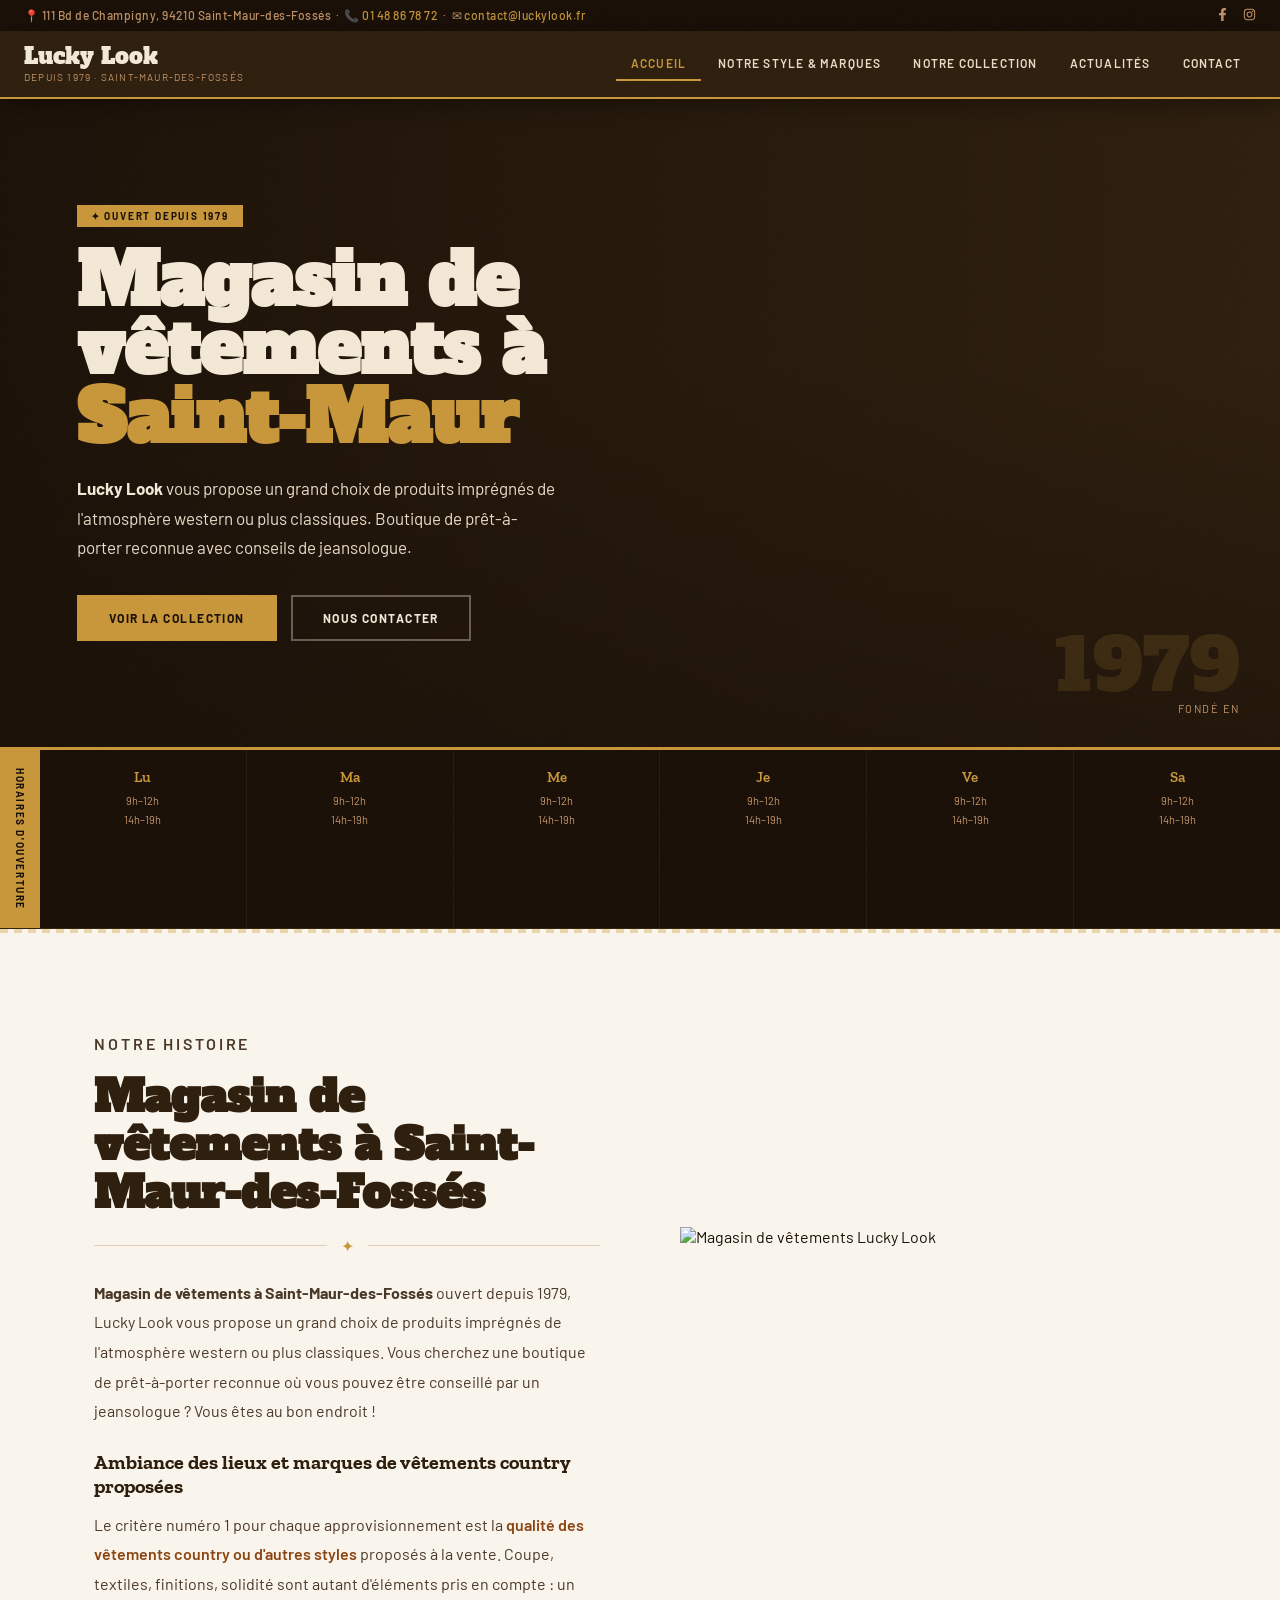
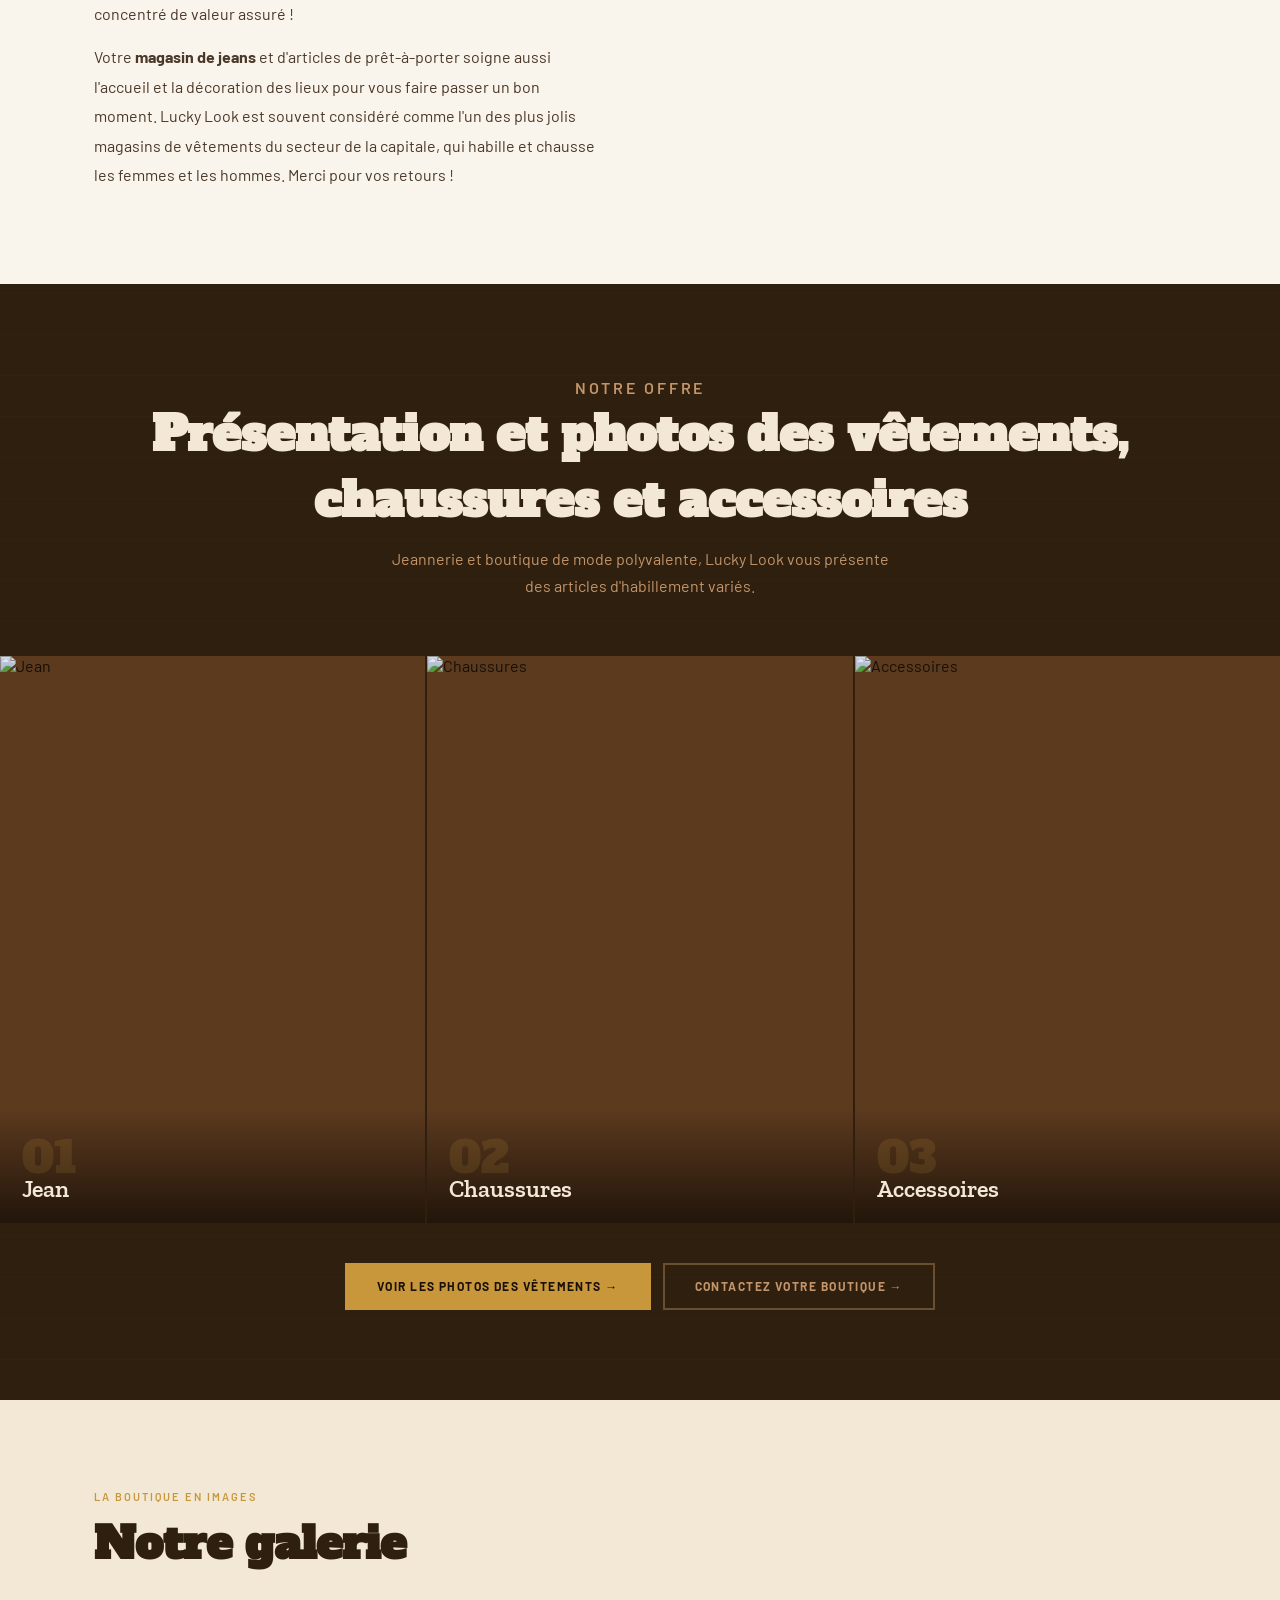
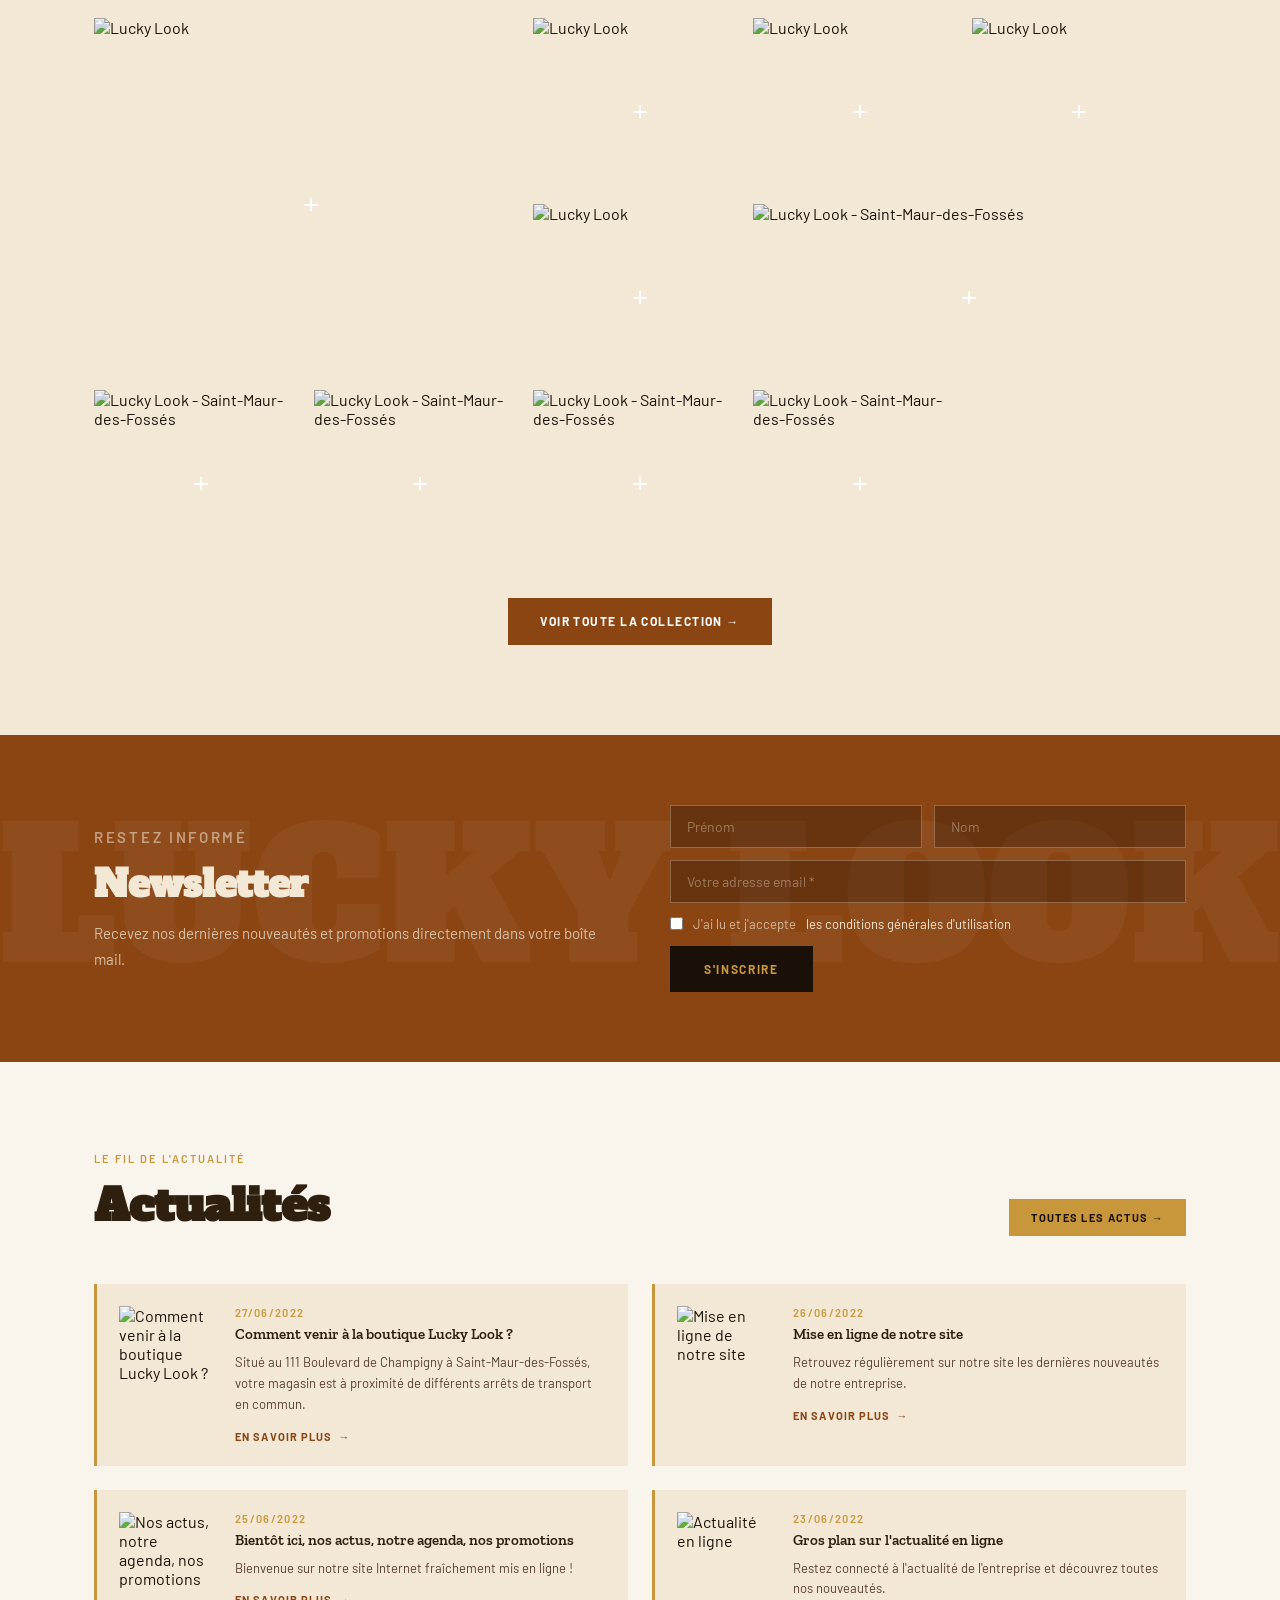
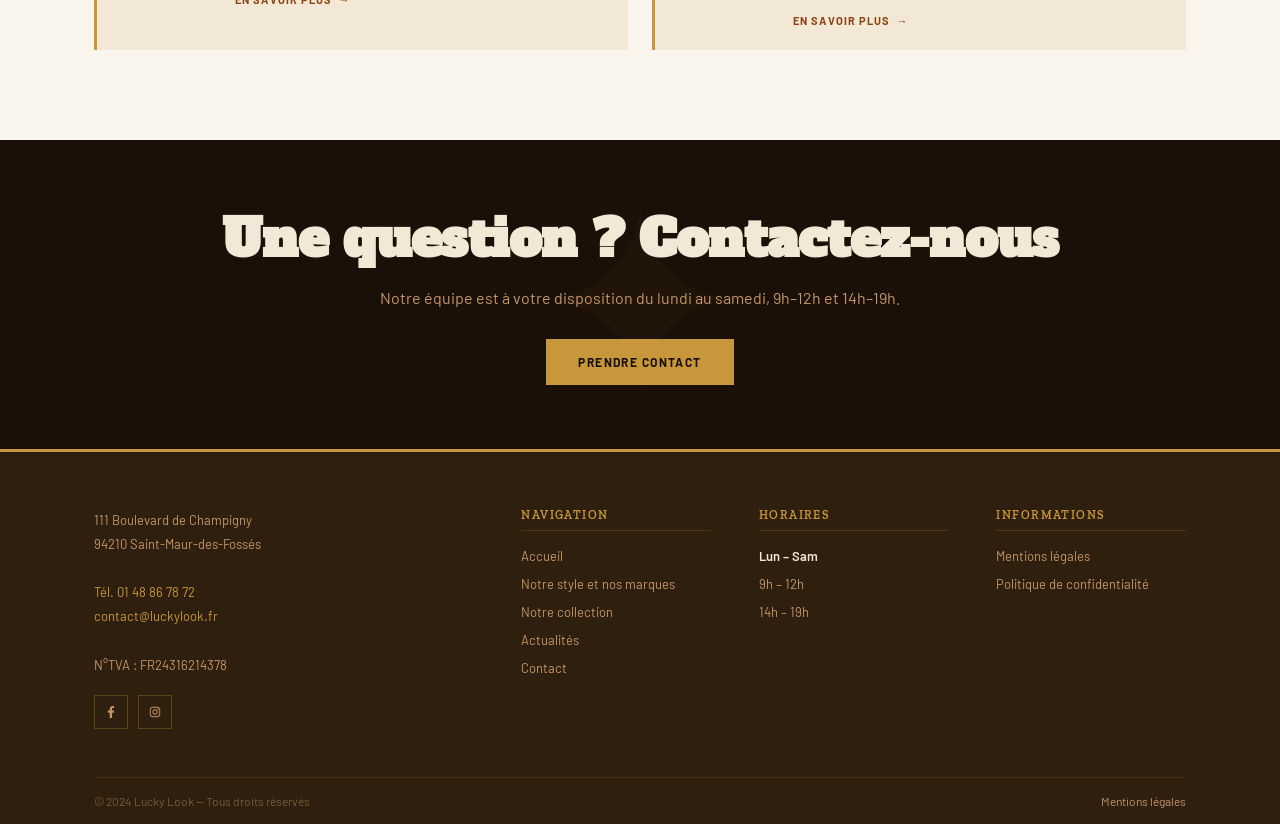
==== index.html @ b166135f "Add files via upload" ====
<!DOCTYPE html>
<html lang="fr">
<head>
  <meta charset="utf-8">
  <meta name="viewport" content="width=device-width, initial-scale=1">
  <title>Lucky Look : magasin de vêtements Saint-Maur-des-Fossés, jeannerie, jean</title>
  <meta name="description" content="Magasin de vêtements ouvert depuis 1979, Lucky Look vous propose un grand choix de produits imprégnés de l'atmosphère western. Jeannerie, chaussures, accessoires.">
  <link rel="icon" href="media/images/favicon.png" type="image/x-icon">
  <link rel="preconnect" href="https://fonts.googleapis.com">
  <link rel="preconnect" href="https://fonts.gstatic.com" crossorigin>
  <link href="https://fonts.googleapis.com/css2?family=Alfa+Slab+One&family=Zilla+Slab:ital,wght@0,400;0,600;1,400&family=Barlow:wght@300;400;500;600&display=swap" rel="stylesheet">

  <style>
    :root {
      --ink:      #1a1008;
      --bark:     #2e1f0e;
      --leather:  #5c3a1e;
      --rust:     #8b4513;
      --sand:     #c4956a;
      --gold:     #c8973b;
      --parchment:#f2e8d5;
      --cream:    #faf5ec;
      --smoke:    #e8dcc8;
      --ff-display: 'Alfa Slab One', serif;
      --ff-slab:    'Zilla Slab', serif;
      --ff-body:    'Barlow', sans-serif;
      --ease: cubic-bezier(0.16, 1, 0.3, 1);
    }
    *, *::before, *::after { margin:0; padding:0; box-sizing:border-box; }
    html { scroll-behavior: smooth; }
    body { font-family: var(--ff-body); background: var(--cream); color: var(--ink); overflow-x: hidden; }
    body::before {
      content: '';
      position: fixed; inset: 0;
      background-image: url("data:image/svg+xml,%3Csvg viewBox='0 0 512 512' xmlns='http://www.w3.org/2000/svg'%3E%3Cfilter id='n'%3E%3CfeTurbulence type='fractalNoise' baseFrequency='0.75' numOctaves='4' stitchTiles='stitch'/%3E%3C/filter%3E%3Crect width='100%25' height='100%25' filter='url(%23n)' opacity='0.04'/%3E%3C/svg%3E");
      pointer-events: none; z-index: 9999; opacity: .4;
    }
    img { display: block; max-width: 100%; }
    a   { color: inherit; text-decoration: none; }
    .container { max-width: 1140px; margin: auto; padding: 0 24px; }
    .eyebrow { font-size: 11px; font-weight: 600; letter-spacing: .18em; text-transform: uppercase; color: var(--gold); margin-bottom: 10px; }
    .divider { display: flex; align-items: center; gap: 14px; margin: 18px 0 22px; }
    .divider::before, .divider::after { content:''; flex:1; height:1px; background:var(--sand); opacity:.4; }
    .divider span { color:var(--gold); flex-shrink:0; }
    .reveal { opacity:0; transform:translateY(28px); transition: opacity .7s var(--ease), transform .7s var(--ease); }
    .reveal.visible { opacity:1; transform:none; }

    /* TOPBAR */
    .topbar {
      background: var(--ink); padding: 7px 24px;
      display: flex; justify-content: space-between; align-items: center; flex-wrap: wrap; gap:6px;
      font-size: 12px; font-weight: 500; letter-spacing:.04em; color: var(--sand);
    }
    .topbar a { color: var(--gold); transition: opacity .2s; }
    .topbar a:hover { opacity:.75; }
    .topbar-social { display:flex; gap:14px; }
    .topbar-social a { color:var(--sand); font-size:14px; transition:color .2s; }
    .topbar-social a:hover { color:var(--gold); }

    /* HEADER */
    header { position:sticky; top:0; z-index:100; background:var(--bark); border-bottom:2px solid var(--gold); box-shadow:0 4px 24px rgba(0,0,0,.4); }
    .header-inner { display:flex; align-items:center; justify-content:space-between; gap:16px; padding:14px 24px; }
    .logo-wrap { display:flex; align-items:center; gap:14px; flex-shrink:0; }
    .logo-wrap img { height:52px; }
    .logo-name { font-family:var(--ff-display); font-size:22px; color:var(--parchment); line-height:1; }
    .logo-sub { font-size:10px; color:var(--sand); letter-spacing:.12em; text-transform:uppercase; margin-top:4px; }
    nav ul { list-style:none; display:flex; gap:2px; }
    nav ul li a { display:block; padding:9px 15px; font-size:12px; font-weight:600; letter-spacing:.1em; text-transform:uppercase; color:var(--smoke); border-bottom:2px solid transparent; transition:color .2s,border-color .2s; }
    nav ul li a:hover, nav ul li.active a { color:var(--gold); border-bottom-color:var(--gold); }
    .burger { display:none; flex-direction:column; gap:5px; cursor:pointer; padding:4px; }
    .burger span { display:block; width:26px; height:2px; background:var(--parchment); transition:.3s; }
    .mobile-nav { display:none; background:var(--bark); padding:12px 24px 20px; border-top:1px solid rgba(200,151,59,.2); }
    .mobile-nav.open { display:block; }
    .mobile-nav a { display:block; padding:11px 0; font-size:13px; font-weight:600; letter-spacing:.1em; text-transform:uppercase; color:var(--smoke); border-bottom:1px solid rgba(255,255,255,.06); }

    /* HERO */
    .hero { position:relative; height:clamp(480px,72vh,760px); overflow:hidden; background:var(--bark); }
    .hero-bg { position:absolute; inset:0; background:url('media/images/upload/content-home.jpg') center 30%/cover; transform:scale(1.06); transition:transform 8s ease-out; }
    .hero-bg.loaded { transform:scale(1); }
    .hero::after { content:''; position:absolute; inset:0; background: linear-gradient(to right, rgba(26,16,8,.88) 0%, rgba(26,16,8,.3) 60%, transparent 100%), linear-gradient(to top, rgba(26,16,8,.6) 0%, transparent 60%); }
    .hero-content { position:relative; z-index:2; height:100%; display:flex; flex-direction:column; justify-content:center; padding:0 clamp(24px,6vw,100px); max-width:680px; }
    .hero-badge { display:inline-flex; align-items:center; gap:8px; background:var(--gold); color:var(--ink); font-size:10px; font-weight:700; letter-spacing:.18em; text-transform:uppercase; padding:5px 14px; margin-bottom:20px; width:fit-content; animation:fadeDown .6s var(--ease) both; }
    .hero-title { font-family:var(--ff-display); font-size:clamp(38px,6vw,72px); line-height:.95; color:var(--parchment); margin-bottom:22px; animation:fadeDown .7s .1s var(--ease) both; }
    .hero-title em { font-style:normal; color:var(--gold); }
    .hero-desc { font-size:clamp(14px,1.6vw,17px); color:var(--smoke); line-height:1.75; max-width:480px; margin-bottom:32px; animation:fadeDown .7s .2s var(--ease) both; }
    .hero-desc strong { color:var(--parchment); }
    .hero-cta { display:flex; gap:14px; flex-wrap:wrap; animation:fadeDown .7s .3s var(--ease) both; }
    .hero-since { position:absolute; bottom:32px; right:40px; z-index:2; text-align:right; animation:fadeDown .7s .4s var(--ease) both; }
    .hero-since .num { font-family:var(--ff-display); font-size:72px; line-height:1; color:rgba(200,151,59,.15); }
    .hero-since .lbl { font-size:11px; letter-spacing:.14em; text-transform:uppercase; color:var(--sand); }
    @keyframes fadeDown { from{opacity:0;transform:translateY(-14px)} to{opacity:1;transform:none} }

    .btn-primary { display:inline-block; background:var(--gold); color:var(--ink); font-size:12px; font-weight:700; letter-spacing:.12em; text-transform:uppercase; padding:14px 30px; border:2px solid var(--gold); transition:background .2s,color .2s; }
    .btn-primary:hover { background:transparent; color:var(--gold); }
    .btn-outline { display:inline-block; background:transparent; color:var(--parchment); font-size:12px; font-weight:700; letter-spacing:.12em; text-transform:uppercase; padding:14px 30px; border:2px solid rgba(242,232,213,.35); transition:border-color .2s,color .2s; }
    .btn-outline:hover { border-color:var(--parchment); color:#fff; }

    /* HOURS */
    .hours-band { background:var(--ink); border-top:3px solid var(--gold); border-bottom:1px solid rgba(200,151,59,.15); }
    .hours-inner { display:flex; align-items:stretch; }
    .hours-label { background:var(--gold); color:var(--ink); font-size:10px; font-weight:700; letter-spacing:.16em; text-transform:uppercase; writing-mode:vertical-rl; padding:18px 14px; display:flex; align-items:center; white-space:nowrap; }
    .hours-grid { display:flex; flex:1; }
    .hour-col { flex:1; padding:18px 10px; text-align:center; border-right:1px solid rgba(200,151,59,.1); }
    .hour-col:last-child { border-right:none; }
    .hour-day { font-family:var(--ff-slab); font-size:15px; font-weight:600; color:var(--gold); margin-bottom:6px; }
    .hour-time { font-size:11px; color:var(--sand); line-height:1.7; }

    /* INTRO */
    .intro { padding:100px 0 80px; background:var(--cream); position:relative; }
    .intro::before { content:''; position:absolute; top:0; left:0; right:0; height:4px; background:repeating-linear-gradient(90deg,var(--gold) 0,var(--gold) 8px,transparent 8px,transparent 14px); opacity:.35; }
    .intro-grid { display:grid; grid-template-columns:1fr 1fr; gap:80px; align-items:center; }
    .intro-text h2 { font-family:var(--ff-display); font-size:clamp(28px,3.5vw,44px); line-height:1.1; color:var(--bark); margin-bottom:18px; }
    .intro-text h3 { font-family:var(--ff-slab); font-size:20px; color:var(--bark); margin:24px 0 12px; }
    .intro-text p { font-size:16px; line-height:1.85; color:#4a3828; margin-bottom:14px; }
    .intro-text a { color:var(--rust); font-weight:600; border-bottom:1px solid transparent; transition:border-color .2s; }
    .intro-text a:hover { border-bottom-color:var(--rust); }
    .intro-img { position:relative; }
    .intro-img img { width:100%; aspect-ratio:4/3; object-fit:cover; }
    .intro-img::before { content:''; position:absolute; inset:-12px -12px 12px 12px; border:2px solid var(--gold); opacity:.35; z-index:-1; }

    /* PRODUCTS */
    .products { background:var(--bark); padding:90px 0; position:relative; overflow:hidden; }
    .products::before { content:''; position:absolute; inset:0; background:repeating-linear-gradient(0deg,transparent,transparent 40px,rgba(255,255,255,.015) 40px,rgba(255,255,255,.015) 41px); }
    .products .sec-head { text-align:center; margin-bottom:56px; }
    .products .sec-head h2 { font-family:var(--ff-display); font-size:clamp(26px,4vw,48px); color:var(--parchment); margin-bottom:12px; }
    .products .sec-head p { font-size:16px; color:var(--sand); max-width:520px; margin:auto; line-height:1.7; }
    .product-grid { display:grid; grid-template-columns:repeat(3,1fr); gap:2px; }
    .product-card { position:relative; overflow:hidden; background:var(--leather); cursor:pointer; }
    .product-card img { width:100%; aspect-ratio:3/4; object-fit:cover; transition:transform .6s var(--ease),filter .4s; filter:brightness(.9) saturate(.85); }
    .product-card:hover img { transform:scale(1.06); filter:brightness(.7) saturate(.7); }
    .product-card-body { position:absolute; bottom:0; left:0; right:0; padding:28px 22px 22px; background:linear-gradient(to top,rgba(26,16,8,.95) 0%,transparent 100%); transform:translateY(10px); transition:transform .4s var(--ease); }
    .product-card:hover .product-card-body { transform:none; }
    .product-card-num { font-family:var(--ff-display); font-size:44px; color:rgba(200,151,59,.15); line-height:1; margin-bottom:-6px; }
    .product-card h3 { font-family:var(--ff-slab); font-size:24px; font-weight:600; color:var(--parchment); margin-bottom:8px; }
    .product-card p { font-size:14px; color:var(--sand); line-height:1.6; max-height:0; overflow:hidden; transition:max-height .4s var(--ease),opacity .4s; opacity:0; }
    .product-card:hover p { max-height:80px; opacity:1; }
    .products-cta { text-align:center; margin-top:40px; position:relative; z-index:1; }

    /* GALLERY */
    .gallery { padding:90px 0; background:var(--parchment); }
    .gallery .sec-head { margin-bottom:44px; }
    .gallery .sec-head h2 { font-family:var(--ff-display); font-size:clamp(26px,3.5vw,44px); color:var(--bark); }
    .gallery-grid { display:grid; grid-template-columns:repeat(5,1fr); grid-auto-rows:180px; gap:6px; }
    .gallery-grid a { display:block; overflow:hidden; position:relative; }
    .gallery-grid a:nth-child(1) { grid-column:span 2; grid-row:span 2; }
    .gallery-grid a:nth-child(6) { grid-column:span 2; }
    .gallery-grid img { width:100%; height:100%; object-fit:cover; transition:transform .5s var(--ease),filter .4s; filter:sepia(.15) brightness(.95); }
    .gallery-grid a:hover img { transform:scale(1.07); filter:sepia(0) brightness(1); }
    .gallery-grid a::after { content:'+'; position:absolute; inset:0; background:rgba(200,151,59,0); display:flex; align-items:center; justify-content:center; font-size:32px; color:#fff; transition:background .3s; }
    .gallery-grid a:hover::after { background:rgba(200,151,59,.22); }
    .gallery-cta { margin-top:28px; text-align:center; }

    /* NEWSLETTER */
    .newsletter { background:var(--rust); padding:70px 0; position:relative; overflow:hidden; }
    .newsletter::before { content:'LUCKY LOOK'; position:absolute; font-family:var(--ff-display); font-size:180px; color:rgba(255,255,255,.04); top:50%; left:50%; transform:translate(-50%,-50%); white-space:nowrap; pointer-events:none; }
    .newsletter-inner { position:relative; z-index:1; display:grid; grid-template-columns:1fr 1fr; gap:60px; align-items:center; }
    .newsletter-text h2 { font-family:var(--ff-display); font-size:36px; color:var(--parchment); margin-bottom:12px; }
    .newsletter-text p { font-size:15px; color:rgba(242,232,213,.75); line-height:1.7; }
    .newsletter-text a { color:var(--parchment); text-decoration:underline; }
    .nl-form { display:flex; flex-direction:column; gap:12px; }
    .nl-row { display:grid; grid-template-columns:1fr 1fr; gap:12px; }
    .nl-input { width:100%; background:rgba(26,16,8,.3); border:1px solid rgba(242,232,213,.3); color:var(--parchment); font-family:var(--ff-body); font-size:14px; padding:12px 16px; outline:none; transition:border-color .2s; }
    .nl-input::placeholder { color:rgba(242,232,213,.4); }
    .nl-input:focus { border-color:var(--parchment); }
    .nl-gdpr { display:flex; align-items:flex-start; gap:10px; font-size:13px; color:rgba(242,232,213,.7); line-height:1.5; }
    .nl-gdpr input { flex-shrink:0; margin-top:2px; accent-color:var(--gold); }
    .nl-gdpr a { color:var(--parchment); }
    .nl-submit { background:var(--ink); color:var(--gold); font-family:var(--ff-body); font-size:12px; font-weight:700; letter-spacing:.14em; text-transform:uppercase; padding:14px 32px; border:2px solid var(--ink); cursor:pointer; align-self:flex-start; transition:background .2s,color .2s,border-color .2s; }
    .nl-submit:hover { background:transparent; color:var(--ink); border-color:var(--ink); }

    /* NEWS */
    .news { padding:90px 0; background:var(--cream); }
    .news .sec-head { display:flex; align-items:flex-end; justify-content:space-between; margin-bottom:48px; flex-wrap:wrap; gap:16px; }
    .news .sec-head h2 { font-family:var(--ff-display); font-size:clamp(26px,3.5vw,44px); color:var(--bark); }
    .news-grid { display:grid; grid-template-columns:repeat(2,1fr); gap:24px; }
    .news-card { display:flex; gap:20px; align-items:flex-start; padding:22px; background:var(--parchment); border-left:3px solid var(--gold); transition:transform .3s var(--ease),box-shadow .3s; }
    .news-card:hover { transform:translateY(-4px); box-shadow:0 12px 40px rgba(92,58,30,.15); }
    .news-card-img { width:96px; height:76px; object-fit:cover; flex-shrink:0; filter:sepia(.1); }
    .news-card-body { flex:1; }
    .news-card-date { font-size:11px; font-weight:600; letter-spacing:.12em; text-transform:uppercase; color:var(--gold); margin-bottom:5px; }
    .news-card h3 { font-family:var(--ff-slab); font-size:15px; font-weight:600; color:var(--bark); line-height:1.4; margin-bottom:7px; }
    .news-card h3 a:hover { color:var(--rust); }
    .news-card p { font-size:13px; color:#5a4030; line-height:1.6; margin-bottom:10px; }
    .news-readmore { font-size:11px; font-weight:700; letter-spacing:.1em; text-transform:uppercase; color:var(--rust); display:inline-flex; align-items:center; gap:6px; }
    .news-readmore::after { content:'→'; transition:transform .2s; }
    .news-card:hover .news-readmore::after { transform:translateX(4px); }

    /* FOOTER CTA */
    .footer-cta { background:var(--ink); padding:64px 0; text-align:center; position:relative; overflow:hidden; }
    .footer-cta::before { content:'✦'; font-size:260px; position:absolute; top:50%; left:50%; transform:translate(-50%,-50%); color:rgba(200,151,59,.04); pointer-events:none; }
    .footer-cta h2 { font-family:var(--ff-display); font-size:clamp(26px,4vw,52px); color:var(--parchment); margin-bottom:14px; position:relative; }
    .footer-cta p { font-size:16px; color:var(--sand); margin-bottom:32px; position:relative; }

    /* FOOTER */
    footer { background:var(--bark); padding:56px 0 0; border-top:3px solid var(--gold); }
    .footer-grid { display:grid; grid-template-columns:2fr 1fr 1fr 1fr; gap:48px; padding-bottom:48px; border-bottom:1px solid rgba(200,151,59,.15); }
    .footer-brand img { height:48px; margin-bottom:16px; }
    .footer-brand p { font-size:13px; color:var(--sand); line-height:1.85; }
    .footer-brand a { color:var(--gold); }
    .footer-col h4 { font-family:var(--ff-slab); font-size:12px; font-weight:600; letter-spacing:.12em; text-transform:uppercase; color:var(--gold); margin-bottom:14px; padding-bottom:8px; border-bottom:1px solid rgba(200,151,59,.2); }
    .footer-col ul { list-style:none; }
    .footer-col ul li { margin-bottom:9px; }
    .footer-col ul li a { font-size:13px; color:var(--sand); transition:color .2s; }
    .footer-col ul li a:hover { color:var(--parchment); }
    .footer-bottom { display:flex; justify-content:space-between; align-items:center; padding:16px 0; font-size:12px; color:rgba(196,149,106,.5); flex-wrap:wrap; gap:8px; }
    .footer-bottom a { color:var(--sand); transition:color .2s; }
    .footer-bottom a:hover { color:var(--parchment); }
    .footer-social { display:flex; gap:10px; margin-top:18px; }
    .footer-social a { display:flex; align-items:center; justify-content:center; width:34px; height:34px; border:1px solid rgba(200,151,59,.3); color:var(--sand); font-size:13px; transition:border-color .2s,color .2s; }
    .footer-social a:hover { border-color:var(--gold); color:var(--gold); }

    /* BACK TOP */
    .back-top { position:fixed; bottom:28px; right:28px; width:44px; height:44px; background:var(--gold); color:var(--ink); display:flex; align-items:center; justify-content:center; font-size:18px; cursor:pointer; opacity:0; pointer-events:none; transition:opacity .3s,transform .3s; z-index:50; }
    .back-top.show { opacity:1; pointer-events:auto; }
    .back-top:hover { transform:translateY(-3px); }

    /* RESPONSIVE */
    @media (max-width:1024px) {
      .intro-grid { grid-template-columns:1fr; gap:48px; }
      .intro-img { order:-1; }
      .intro-img::before { display:none; }
      .footer-grid { grid-template-columns:1fr 1fr; }
    }
    @media (max-width:768px) {
      nav { display:none; }
      .burger { display:flex; }
      .product-grid { grid-template-columns:1fr; }
      .product-card img { aspect-ratio:16/9; }
      .gallery-grid { grid-template-columns:repeat(3,1fr); grid-auto-rows:120px; }
      .gallery-grid a:nth-child(1) { grid-column:span 2; grid-row:span 1; }
      .gallery-grid a:nth-child(6) { grid-column:span 1; }
      .newsletter-inner { grid-template-columns:1fr; gap:32px; }
      .nl-row { grid-template-columns:1fr; }
      .news-grid { grid-template-columns:1fr; }
      .footer-grid { grid-template-columns:1fr; }
      .hours-label { display:none; }
      .hero-since { display:none; }
      .topbar { justify-content:center; text-align:center; }
    }
    @media (max-width:480px) {
      .header-inner { padding:12px 16px; }
      .hero-content { padding:0 20px; }
      .gallery-grid { grid-template-columns:repeat(2,1fr); }
    }
  </style>
</head>
<body>

<!-- TOPBAR -->
<div class="topbar">
  <span>📍 111 Bd de Champigny, 94210 Saint-Maur-des-Fossés &nbsp;·&nbsp; 📞 <a href="tel:0148867872">01 48 86 78 72</a> &nbsp;·&nbsp; ✉ <a href="mailto:contact@luckylook.fr">contact@luckylook.fr</a></span>
  <div class="topbar-social">
    <a href="https://www.facebook.com/Lucky-Look-101553676050602" target="_blank" aria-label="Facebook">
      <svg width="13" height="13" viewBox="0 0 320 512" fill="currentColor"><path d="M279.14 288l14.22-92.66h-88.91v-60.13c0-25.35 12.42-50.06 52.24-50.06h40.42V6.26S260.43 0 225.36 0c-73.22 0-121.08 44.38-121.08 124.72v70.62H22.89V288h81.39v224h100.17V288z"/></svg>
    </a>
    <a href="https://www.instagram.com/lucky_look94/" target="_blank" aria-label="Instagram">
      <svg width="13" height="13" viewBox="0 0 448 512" fill="currentColor"><path d="M224.1 141c-63.6 0-114.9 51.3-114.9 114.9s51.3 114.9 114.9 114.9S339 319.5 339 255.9 287.7 141 224.1 141zm0 189.6c-41.1 0-74.7-33.5-74.7-74.7s33.5-74.7 74.7-74.7 74.7 33.5 74.7 74.7-33.6 74.7-74.7 74.7zm146.4-194.3c0 14.9-12 26.8-26.8 26.8-14.9 0-26.8-12-26.8-26.8s12-26.8 26.8-26.8 26.8 12 26.8 26.8zm76.1 27.2c-1.7-35.9-9.9-67.7-36.2-93.9-26.2-26.2-58-34.4-93.9-36.2-37-2.1-147.9-2.1-184.9 0-35.8 1.7-67.6 9.9-93.9 36.1s-34.4 58-36.2 93.9c-2.1 37-2.1 147.9 0 184.9 1.7 35.9 9.9 67.7 36.2 93.9s58 34.4 93.9 36.2c37 2.1 147.9 2.1 184.9 0 35.9-1.7 67.7-9.9 93.9-36.2 26.2-26.2 34.4-58 36.2-93.9 2.1-37 2.1-147.8 0-184.8zM398.8 388c-7.8 19.6-22.9 34.7-42.6 42.6-29.5 11.7-99.5 9-132.1 9s-102.7 2.6-132.1-9c-19.6-7.8-34.7-22.9-42.6-42.6-11.7-29.5-9-99.5-9-132.1s-2.6-102.7 9-132.1c7.8-19.6 22.9-34.7 42.6-42.6 29.5-11.7 99.5-9 132.1-9s102.7-2.6 132.1 9c19.6 7.8 34.7 22.9 42.6 42.6 11.7 29.5 9 99.5 9 132.1s2.7 102.7-9 132.1z"/></svg>
    </a>
  </div>
</div>

<!-- HEADER -->
<header>
  <div class="header-inner">
    <a href="index.html" class="logo-wrap">
      <img src="media/images/logo.png" alt="Lucky Look" onerror="this.style.display='none'">
      <div>
        <div class="logo-name">Lucky Look</div>
        <div class="logo-sub">Depuis 1979 · Saint-Maur-des-Fossés</div>
      </div>
    </a>
    <nav>
      <ul>
        <li class="active"><a href="index.html">Accueil</a></li>
        <li><a href="fr/vetement-country.html">Notre style &amp; marques</a></li>
        <li><a href="fr/photos-vetements.html">Notre collection</a></li>
        <li><a href="fr/nouveautes-western.html">Actualités</a></li>
        <li><a href="fr/boutique-de-vetements.html">Contact</a></li>
      </ul>
    </nav>
    <div class="burger" id="burger"><span></span><span></span><span></span></div>
  </div>
  <div class="mobile-nav" id="mobileNav">
    <a href="index.html">Accueil</a>
    <a href="fr/vetement-country.html">Notre style et nos marques</a>
    <a href="fr/photos-vetements.html">Notre collection</a>
    <a href="fr/nouveautes-western.html">Actualités</a>
    <a href="fr/boutique-de-vetements.html">Contact</a>
  </div>
</header>

<!-- HERO -->
<section class="hero">
  <div class="hero-bg" id="heroBg"></div>
  <div class="hero-content">
    <div class="hero-badge">✦ Ouvert depuis 1979</div>
    <h1 class="hero-title">Magasin de<br>vêtements à<br><em>Saint-Maur</em></h1>
    <p class="hero-desc"><strong>Lucky Look</strong> vous propose un grand choix de produits imprégnés de l'atmosphère western ou plus classiques. Boutique de prêt-à-porter reconnue avec conseils de jeansologue.</p>
    <div class="hero-cta">
      <a href="fr/photos-vetements.html" class="btn-primary">Voir la collection</a>
      <a href="fr/boutique-de-vetements.html" class="btn-outline">Nous contacter</a>
    </div>
  </div>
  <div class="hero-since">
    <div class="num">1979</div>
    <div class="lbl">Fondé en</div>
  </div>
</section>

<!-- HORAIRES -->
<div class="hours-band">
  <div class="hours-inner">
    <div class="hours-label">Horaires d'ouverture</div>
    <div class="hours-grid">
      <div class="hour-col"><div class="hour-day">Lu</div><div class="hour-time">9h–12h<br>14h–19h</div></div>
      <div class="hour-col"><div class="hour-day">Ma</div><div class="hour-time">9h–12h<br>14h–19h</div></div>
      <div class="hour-col"><div class="hour-day">Me</div><div class="hour-time">9h–12h<br>14h–19h</div></div>
      <div class="hour-col"><div class="hour-day">Je</div><div class="hour-time">9h–12h<br>14h–19h</div></div>
      <div class="hour-col"><div class="hour-day">Ve</div><div class="hour-time">9h–12h<br>14h–19h</div></div>
      <div class="hour-col"><div class="hour-day">Sa</div><div class="hour-time">9h–12h<br>14h–19h</div></div>
    </div>
  </div>
</div>

<!-- INTRO -->
<section class="intro">
  <div class="container">
    <div class="intro-grid">
      <div class="intro-text reveal">
        <p class="eyebrow">Notre histoire</p>
        <h2>Magasin de vêtements à Saint-Maur-des-Fossés</h2>
        <div class="divider"><span>✦</span></div>
        <p><strong>Magasin de vêtements à Saint-Maur-des-Fossés</strong> ouvert depuis 1979, Lucky Look vous propose un grand choix de produits imprégnés de l'atmosphère western ou plus classiques. Vous cherchez une boutique de prêt-à-porter reconnue où vous pouvez être conseillé par un jeansologue ? Vous êtes au bon endroit !</p>
        <h3>Ambiance des lieux et marques de vêtements country proposées</h3>
        <p>Le critère numéro 1 pour chaque approvisionnement est la <a href="fr/vetement-country.html">qualité des vêtements country ou d'autres styles</a> proposés à la vente. Coupe, textiles, finitions, solidité sont autant d'éléments pris en compte : un concentré de valeur assuré !</p>
        <p>Votre <strong>magasin de jeans</strong> et d'articles de prêt-à-porter soigne aussi l'accueil et la décoration des lieux pour vous faire passer un bon moment. Lucky Look est souvent considéré comme l'un des plus jolis magasins de vêtements du secteur de la capitale, qui habille et chausse les femmes et les hommes. Merci pour vos retours !</p>
      </div>
      <div class="intro-img reveal" style="transition-delay:.15s">
        <img src="media/images/upload/content-home.jpg" alt="Magasin de vêtements Lucky Look">
      </div>
    </div>
  </div>
</section>

<!-- PRODUCTS -->
<section class="products">
  <div class="container">
    <div class="sec-head reveal">
      <p class="eyebrow" style="color:var(--sand)">Notre offre</p>
      <h2>Présentation et photos des vêtements,<br>chaussures et accessoires</h2>
      <p>Jeannerie et boutique de mode polyvalente, Lucky Look vous présente des articles d'habillement variés.</p>
    </div>
  </div>
  <div class="product-grid">
    <div class="product-card reveal">
      <img src="media/images/box-1.png" alt="Jean">
      <div class="product-card-body">
        <div class="product-card-num">01</div>
        <h3>Jean</h3>
        <p>L'aspect <strong>jeannerie</strong> est une part importante de l'activité. Large gamme de jeans selon votre morphologie et votre style.</p>
      </div>
    </div>
    <div class="product-card reveal" style="transition-delay:.1s">
      <img src="media/images/box-2.png" alt="Chaussures">
      <div class="product-card-body">
        <div class="product-card-num">02</div>
        <h3>Chaussures</h3>
        <p>Des élégantes boots urbaines aux Caterpillar robustes en passant par les iconiques santiags.</p>
      </div>
    </div>
    <div class="product-card reveal" style="transition-delay:.2s">
      <img src="media/images/box-3.png" alt="Accessoires">
      <div class="product-card-body">
        <div class="product-card-num">03</div>
        <h3>Accessoires</h3>
        <p>Optez pour divers accessoires vestimentaires qui agrémenteront votre tenue !</p>
      </div>
    </div>
  </div>
  <div class="products-cta reveal">
    <a href="fr/photos-vetements.html" class="btn-primary">Voir les photos des vêtements →</a>
    &nbsp;&nbsp;
    <a href="fr/boutique-de-vetements.html" class="btn-outline" style="color:var(--sand);border-color:rgba(196,149,106,.4)">Contactez votre boutique →</a>
  </div>
</section>

<!-- GALLERY -->
<section class="gallery">
  <div class="container">
    <div class="sec-head reveal">
      <p class="eyebrow">La boutique en images</p>
      <h2>Notre galerie</h2>
    </div>
    <div class="gallery-grid reveal" style="transition-delay:.1s">
      <a href="media/images/gallery/12/big/51.jpg"><img src="media/images/gallery/12/thumb/51.jpg" alt="Lucky Look"></a>
      <a href="media/images/gallery/12/big/50.jpg"><img src="media/images/gallery/12/thumb/50.jpg" alt="Lucky Look"></a>
      <a href="media/images/gallery/12/big/49.jpg"><img src="media/images/gallery/12/thumb/49.jpg" alt="Lucky Look"></a>
      <a href="media/images/gallery/12/big/48.jpg"><img src="media/images/gallery/12/thumb/48.jpg" alt="Lucky Look"></a>
      <a href="media/images/gallery/12/big/47.jpg"><img src="media/images/gallery/12/thumb/47.jpg" alt="Lucky Look"></a>
      <a href="media/images/gallery/12/big/46.jpg"><img src="media/images/gallery/12/thumb/46.jpg" alt="Lucky Look - Saint-Maur-des-Fossés"></a>
      <a href="media/images/gallery/12/big/45.jpg"><img src="media/images/gallery/12/thumb/45.jpg" alt="Lucky Look - Saint-Maur-des-Fossés"></a>
      <a href="media/images/gallery/12/big/44.jpg"><img src="media/images/gallery/12/thumb/44.jpg" alt="Lucky Look - Saint-Maur-des-Fossés"></a>
      <a href="media/images/gallery/12/big/43.jpg"><img src="media/images/gallery/12/thumb/43.jpg" alt="Lucky Look - Saint-Maur-des-Fossés"></a>
      <a href="media/images/gallery/12/big/42.jpg"><img src="media/images/gallery/12/thumb/42.jpg" alt="Lucky Look - Saint-Maur-des-Fossés"></a>
    </div>
    <div class="gallery-cta reveal" style="transition-delay:.2s">
      <a href="fr/photos-vetements.html" class="btn-primary" style="background:var(--rust);border-color:var(--rust);color:#fff">Voir toute la collection →</a>
    </div>
  </div>
</section>

<!-- NEWSLETTER -->
<section class="newsletter">
  <div class="container">
    <div class="newsletter-inner">
      <div class="newsletter-text reveal">
        <p class="eyebrow" style="color:rgba(242,232,213,.55)">Restez informé</p>
        <h2>Newsletter</h2>
        <p>Recevez nos dernières nouveautés et promotions directement dans votre boîte mail.</p>
      </div>
      <div class="reveal" style="transition-delay:.15s">
        <form class="nl-form" name="form-nl" id="form-nl" method="post" action="https://www.boutique-luckylook.fr/newsletterv2/subscribe">
          <input type="hidden" name="subscriber[lang]" value="fr">
          <input type="hidden" name="lang" value="fr">
          <input type="hidden" name="captchaOn" value="0">
          <input type="hidden" name="lists[]" value="1">
          <div class="nl-row">
            <input class="nl-input" type="text" name="subscriber[firstName]" placeholder="Prénom">
            <input class="nl-input" type="text" name="subscriber[lastName]" placeholder="Nom">
          </div>
          <input class="nl-input" type="email" name="subscriber[email]" placeholder="Votre adresse email *" required>
          <label class="nl-gdpr">
            <input type="checkbox" name="gdpr" required>
            J'ai lu et j'accepte <a href="fr/confidentiality_ws.html" target="_blank">les conditions générales d'utilisation</a>
          </label>
          <button type="button" class="nl-submit">S'inscrire</button>
        </form>
      </div>
    </div>
  </div>
</section>

<!-- NEWS -->
<section class="news">
  <div class="container">
    <div class="sec-head reveal">
      <div>
        <p class="eyebrow">Le fil de l'actualité</p>
        <h2>Actualités</h2>
      </div>
      <a href="fr/nouveautes-western.html" class="btn-primary" style="font-size:11px;padding:10px 20px">Toutes les actus →</a>
    </div>
    <div class="news-grid">
      <div class="news-card reveal">
        <img class="news-card-img" src="media/images/news/med/11.webp" alt="Comment venir à la boutique Lucky Look ?">
        <div class="news-card-body">
          <div class="news-card-date">27/06/2022</div>
          <h3><a href="fr/comment-venir-a-la-boutique-lucky-look--.html">Comment venir à la boutique Lucky Look ?</a></h3>
          <p>Situé au 111 Boulevard de Champigny à Saint-Maur-des-Fossés, votre magasin est à proximité de différents arrêts de transport en commun.</p>
          <span class="news-readmore">En savoir plus</span>
        </div>
      </div>
      <div class="news-card reveal" style="transition-delay:.1s">
        <img class="news-card-img" src="media/images/news/med/19.webp" alt="Mise en ligne de notre site">
        <div class="news-card-body">
          <div class="news-card-date">26/06/2022</div>
          <h3><a href="fr/mise-en-ligne-de-notre-site.html">Mise en ligne de notre site</a></h3>
          <p>Retrouvez régulièrement sur notre site les dernières nouveautés de notre entreprise.</p>
          <span class="news-readmore">En savoir plus</span>
        </div>
      </div>
      <div class="news-card reveal" style="transition-delay:.15s">
        <img class="news-card-img" src="media/images/news/med/20.webp" alt="Nos actus, notre agenda, nos promotions">
        <div class="news-card-body">
          <div class="news-card-date">25/06/2022</div>
          <h3><a href="fr/bientot-ici--nos-actus--notre-agenda--nos-promotions.html">Bientôt ici, nos actus, notre agenda, nos promotions</a></h3>
          <p>Bienvenue sur notre site Internet fraîchement mis en ligne !</p>
          <span class="news-readmore">En savoir plus</span>
        </div>
      </div>
      <div class="news-card reveal" style="transition-delay:.2s">
        <img class="news-card-img" src="media/images/default-news.png" alt="Actualité en ligne">
        <div class="news-card-body">
          <div class="news-card-date">23/06/2022</div>
          <h3><a href="fr/gros-plan-sur-l-actualite-en-ligne.html">Gros plan sur l'actualité en ligne</a></h3>
          <p>Restez connecté à l'actualité de l'entreprise et découvrez toutes nos nouveautés.</p>
          <span class="news-readmore">En savoir plus</span>
        </div>
      </div>
    </div>
  </div>
</section>

<!-- FOOTER CTA -->
<div class="footer-cta">
  <div class="container" style="position:relative;z-index:1">
    <h2>Une question ? Contactez-nous</h2>
    <p>Notre équipe est à votre disposition du lundi au samedi, 9h–12h et 14h–19h.</p>
    <a href="fr/boutique-de-vetements.html" class="btn-primary">Prendre contact</a>
  </div>
</div>

<!-- FOOTER -->
<footer>
  <div class="container">
    <div class="footer-grid">
      <div class="footer-brand">
        <a href="index.html"><img src="media/images/footer-logo.png" alt="Lucky Look" onerror="this.style.display='none'"></a>
        <p>
          111 Boulevard de Champigny<br>
          94210 Saint-Maur-des-Fossés<br><br>
          <a href="tel:0148867872">Tél. 01 48 86 78 72</a><br>
          <a href="mailto:contact@luckylook.fr">contact@luckylook.fr</a><br><br>
          N°TVA : FR24316214378
        </p>
        <div class="footer-social">
          <a href="https://www.facebook.com/Lucky-Look-101553676050602" target="_blank" aria-label="Facebook">
            <svg width="12" height="12" viewBox="0 0 320 512" fill="currentColor"><path d="M279.14 288l14.22-92.66h-88.91v-60.13c0-25.35 12.42-50.06 52.24-50.06h40.42V6.26S260.43 0 225.36 0c-73.22 0-121.08 44.38-121.08 124.72v70.62H22.89V288h81.39v224h100.17V288z"/></svg>
          </a>
          <a href="https://www.instagram.com/lucky_look94/" target="_blank" aria-label="Instagram">
            <svg width="12" height="12" viewBox="0 0 448 512" fill="currentColor"><path d="M224.1 141c-63.6 0-114.9 51.3-114.9 114.9s51.3 114.9 114.9 114.9S339 319.5 339 255.9 287.7 141 224.1 141zm0 189.6c-41.1 0-74.7-33.5-74.7-74.7s33.5-74.7 74.7-74.7 74.7 33.5 74.7 74.7-33.6 74.7-74.7 74.7zm146.4-194.3c0 14.9-12 26.8-26.8 26.8-14.9 0-26.8-12-26.8-26.8s12-26.8 26.8-26.8 26.8 12 26.8 26.8zm76.1 27.2c-1.7-35.9-9.9-67.7-36.2-93.9-26.2-26.2-58-34.4-93.9-36.2-37-2.1-147.9-2.1-184.9 0-35.8 1.7-67.6 9.9-93.9 36.1s-34.4 58-36.2 93.9c-2.1 37-2.1 147.9 0 184.9 1.7 35.9 9.9 67.7 36.2 93.9s58 34.4 93.9 36.2c37 2.1 147.9 2.1 184.9 0 35.9-1.7 67.7-9.9 93.9-36.2 26.2-26.2 34.4-58 36.2-93.9 2.1-37 2.1-147.8 0-184.8zM398.8 388c-7.8 19.6-22.9 34.7-42.6 42.6-29.5 11.7-99.5 9-132.1 9s-102.7 2.6-132.1-9c-19.6-7.8-34.7-22.9-42.6-42.6-11.7-29.5-9-99.5-9-132.1s-2.6-102.7 9-132.1c7.8-19.6 22.9-34.7 42.6-42.6 29.5-11.7 99.5-9 132.1-9s102.7-2.6 132.1 9c19.6 7.8 34.7 22.9 42.6 42.6 11.7 29.5 9 99.5 9 132.1s2.7 102.7-9 132.1z"/></svg>
          </a>
        </div>
      </div>
      <div class="footer-col">
        <h4>Navigation</h4>
        <ul>
          <li><a href="index.html">Accueil</a></li>
          <li><a href="fr/vetement-country.html">Notre style et nos marques</a></li>
          <li><a href="fr/photos-vetements.html">Notre collection</a></li>
          <li><a href="fr/nouveautes-western.html">Actualités</a></li>
          <li><a href="fr/boutique-de-vetements.html">Contact</a></li>
        </ul>
      </div>
      <div class="footer-col">
        <h4>Horaires</h4>
        <ul>
          <li><a style="color:var(--parchment);font-weight:600">Lun – Sam</a></li>
          <li><a>9h – 12h</a></li>
          <li><a>14h – 19h</a></li>
        </ul>
      </div>
      <div class="footer-col">
        <h4>Informations</h4>
        <ul>
          <li><a href="fr/mentions-legales.html">Mentions légales</a></li>
          <li><a href="fr/confidentiality_ws.html">Politique de confidentialité</a></li>
        </ul>
      </div>
    </div>
    <div class="footer-bottom">
      <span>&copy; 2024 Lucky Look — Tous droits réservés</span>
      <a href="fr/mentions-legales.html">Mentions légales</a>
    </div>
  </div>
</footer>

<div class="back-top" id="backTop" title="Retour en haut">↑</div>

<script>
  // Hero bg zoom
  setTimeout(() => document.getElementById('heroBg').classList.add('loaded'), 100);

  // Mobile nav toggle
  document.getElementById('burger').addEventListener('click', function() {
    document.getElementById('mobileNav').classList.toggle('open');
  });

  // Scroll reveal
  const observer = new IntersectionObserver((entries) => {
    entries.forEach(e => {
      if (e.isIntersecting) { e.target.classList.add('visible'); observer.unobserve(e.target); }
    });
  }, { threshold: 0.1 });
  document.querySelectorAll('.reveal').forEach(el => observer.observe(el));

  // Back to top
  const bt = document.getElementById('backTop');
  bt.addEventListener('click', () => window.scrollTo({top:0,behavior:'smooth'}));
  window.addEventListener('scroll', () => bt.classList.toggle('show', window.scrollY > 400));
</script>

</body>
</html>
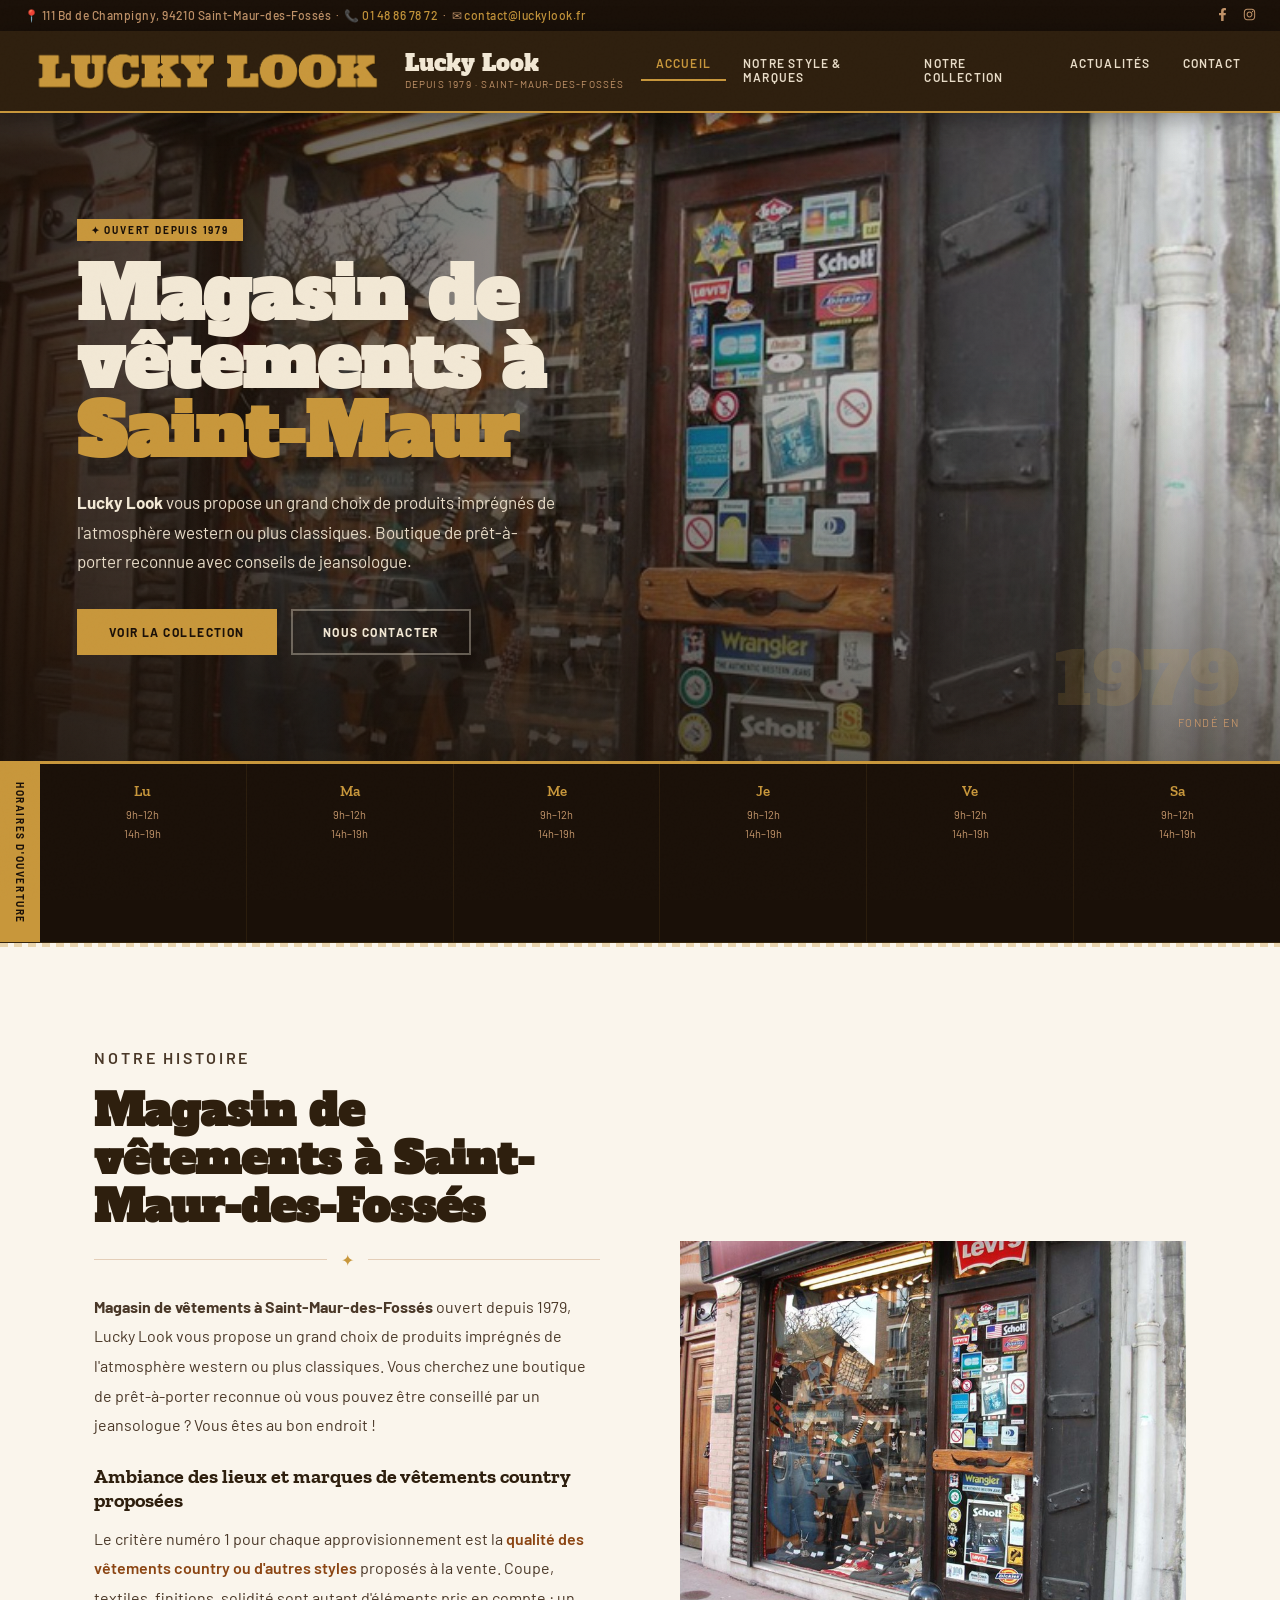
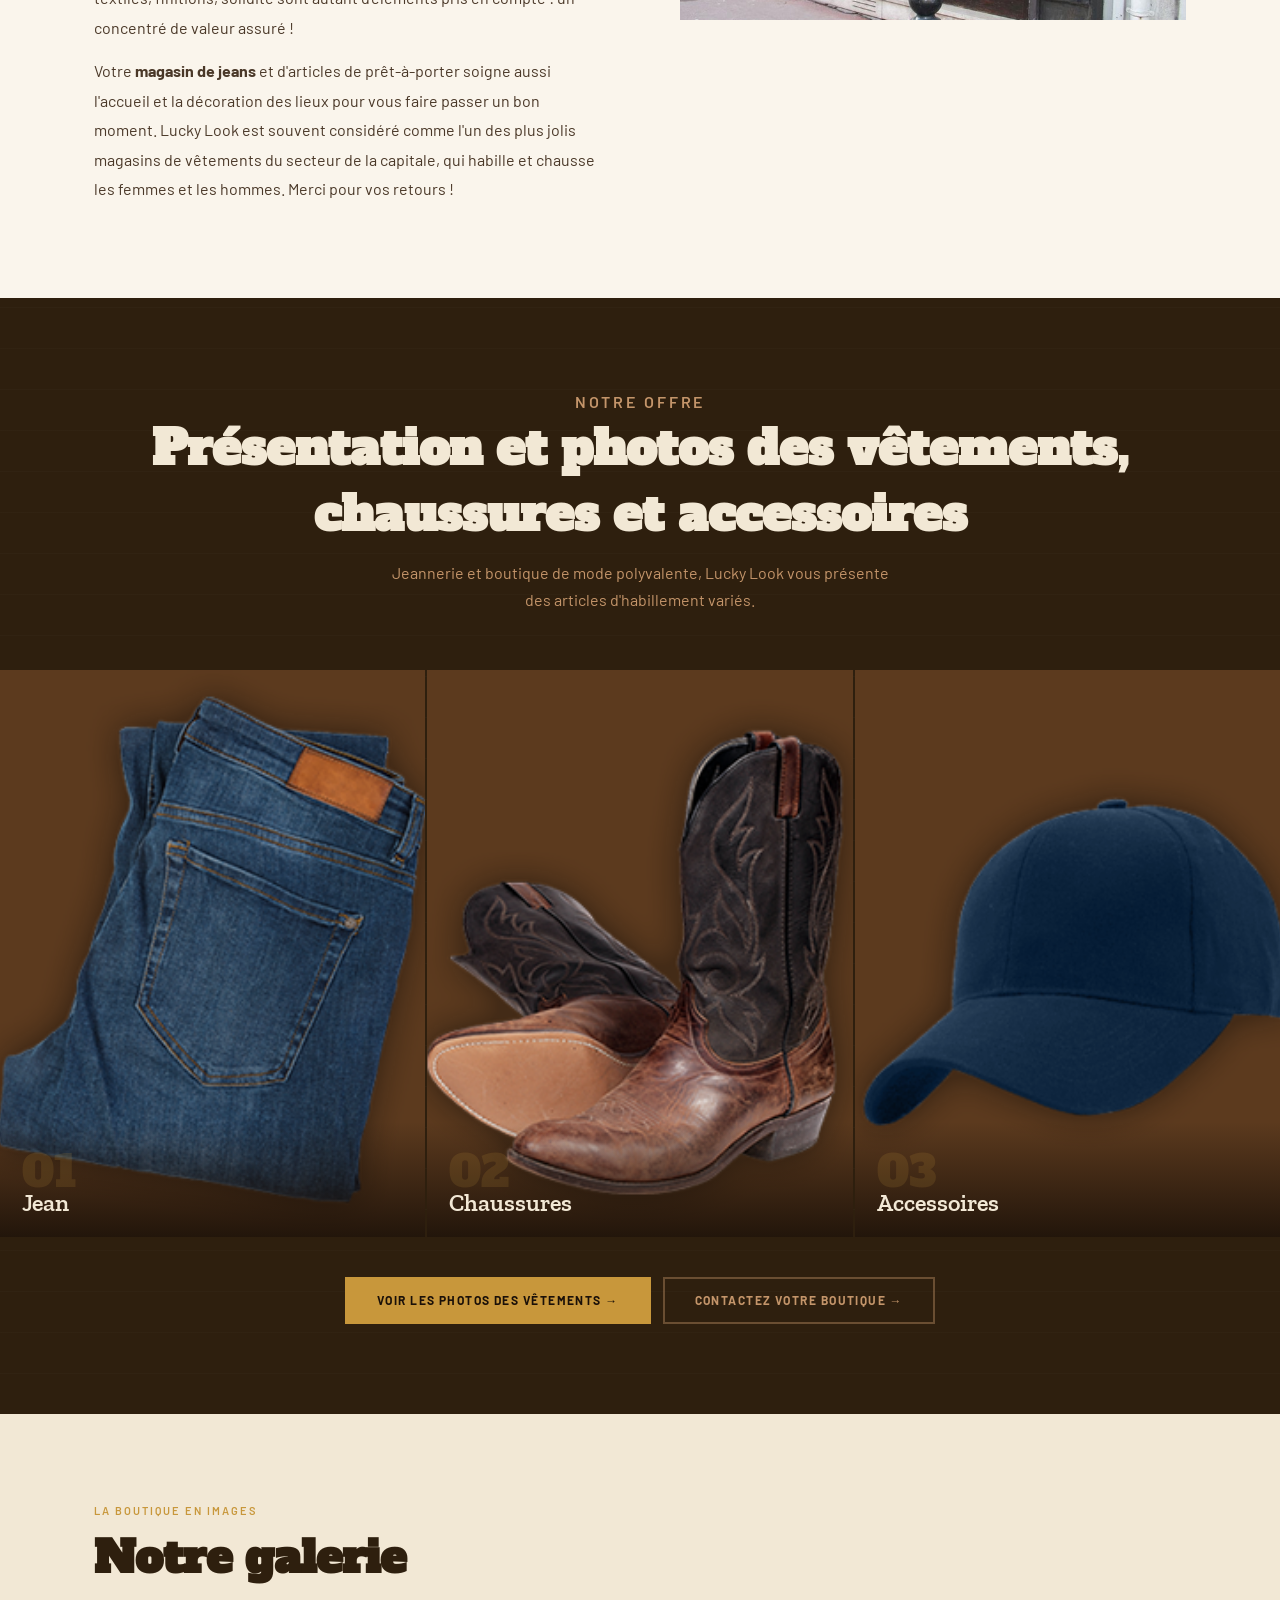
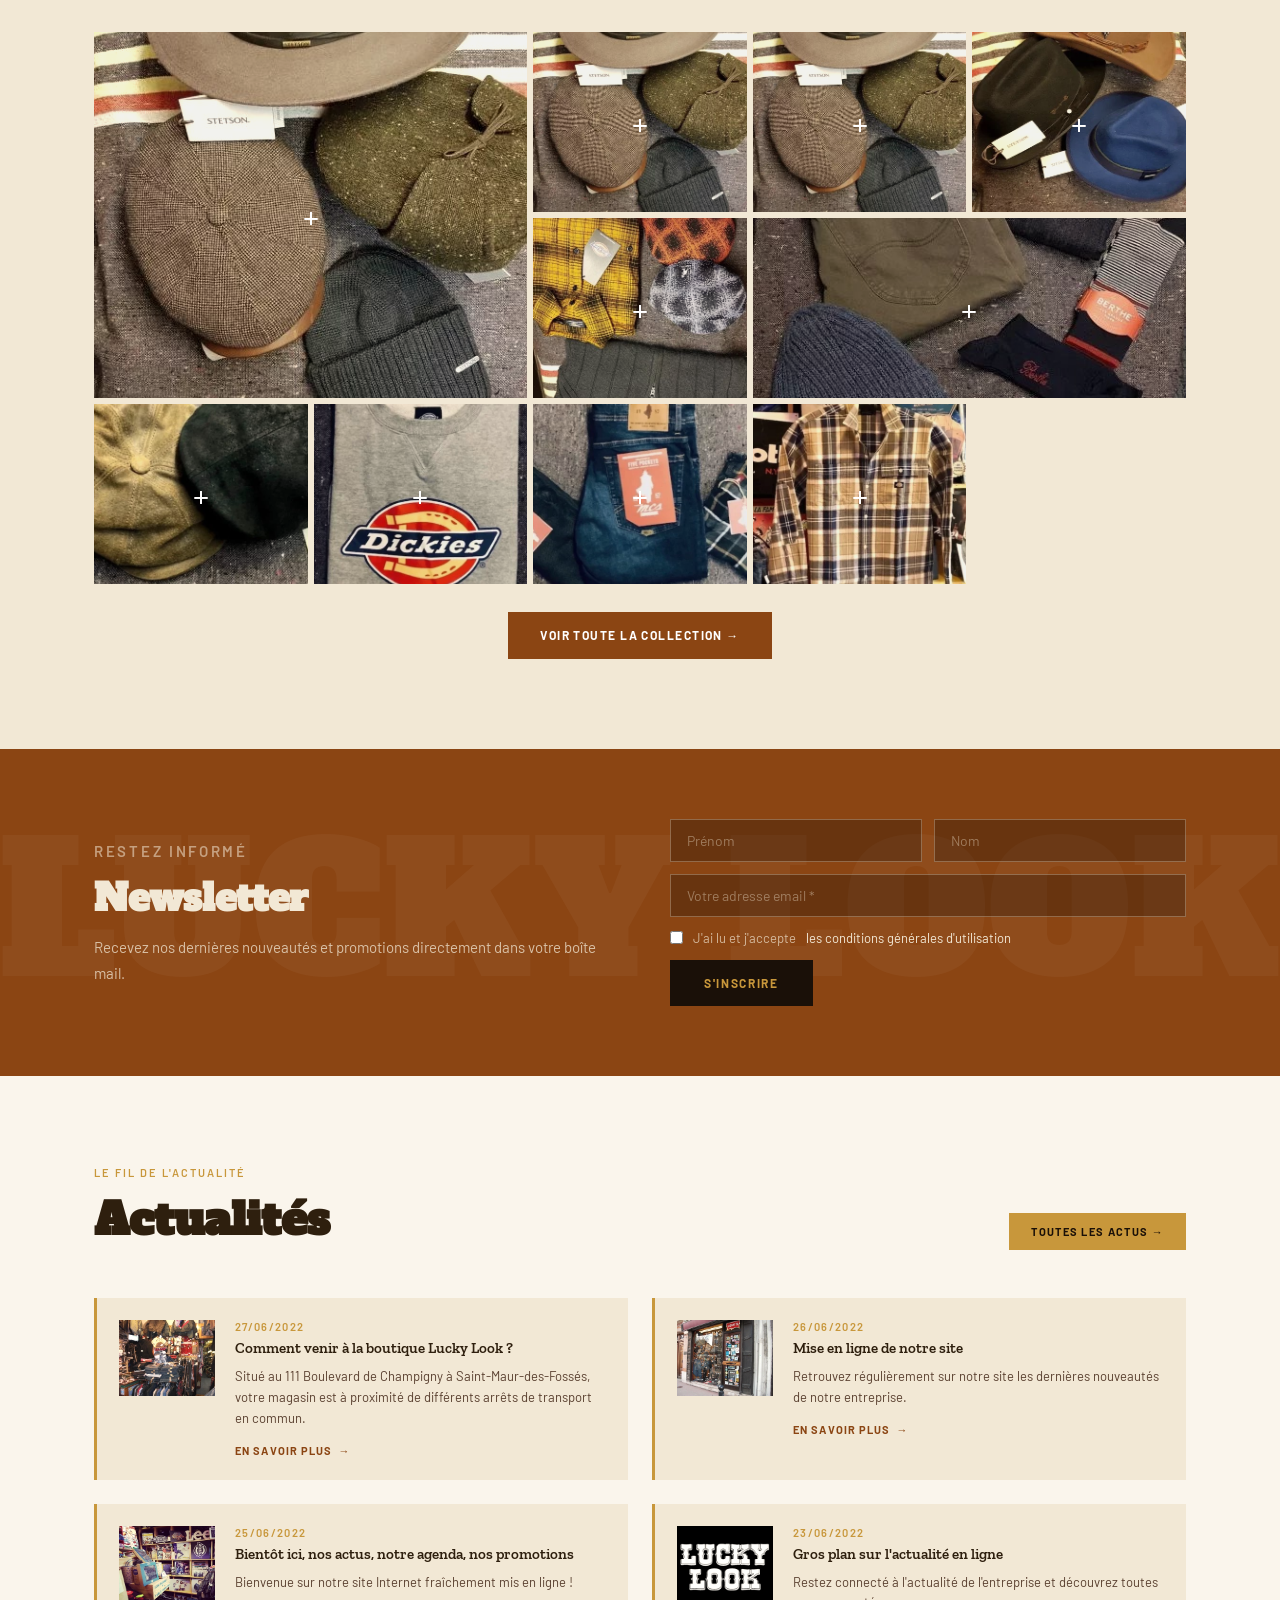
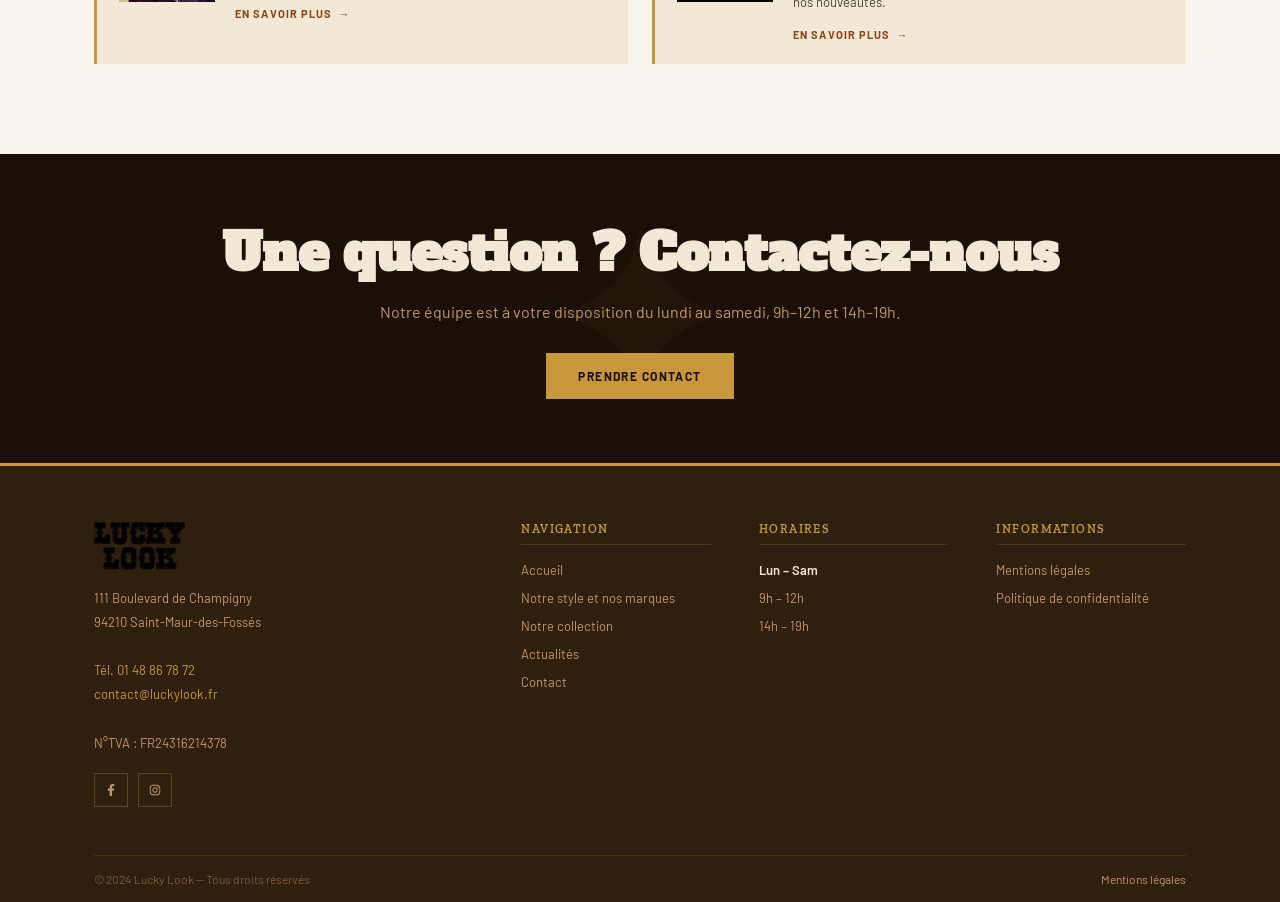
==== commit ecf01c77: "Fix HTML formatting and add missing line" ====
--- a/index.html
+++ b/index.html
@@ -1,5 +1,6 @@
 <!DOCTYPE html>
 <html lang="fr">
+  
 <head>
   <meta charset="utf-8">
   <meta name="viewport" content="width=device-width, initial-scale=1">
